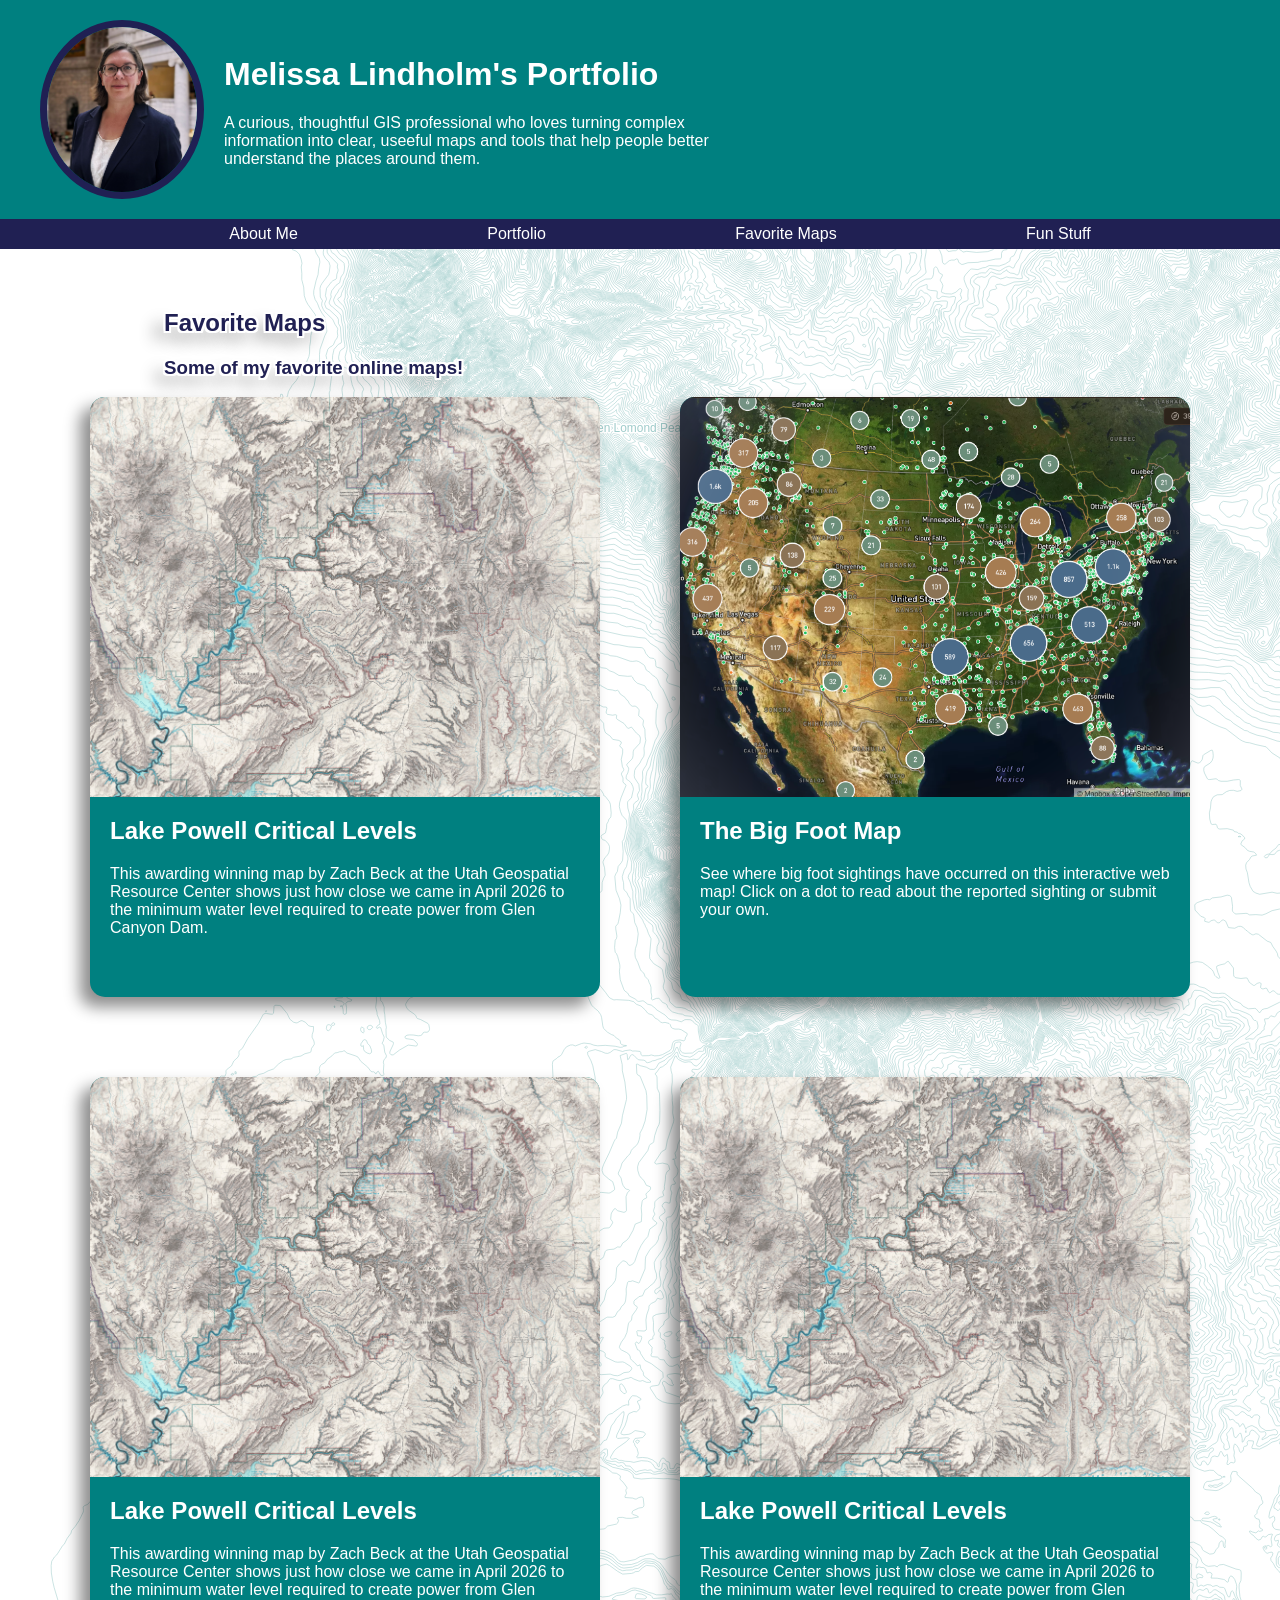
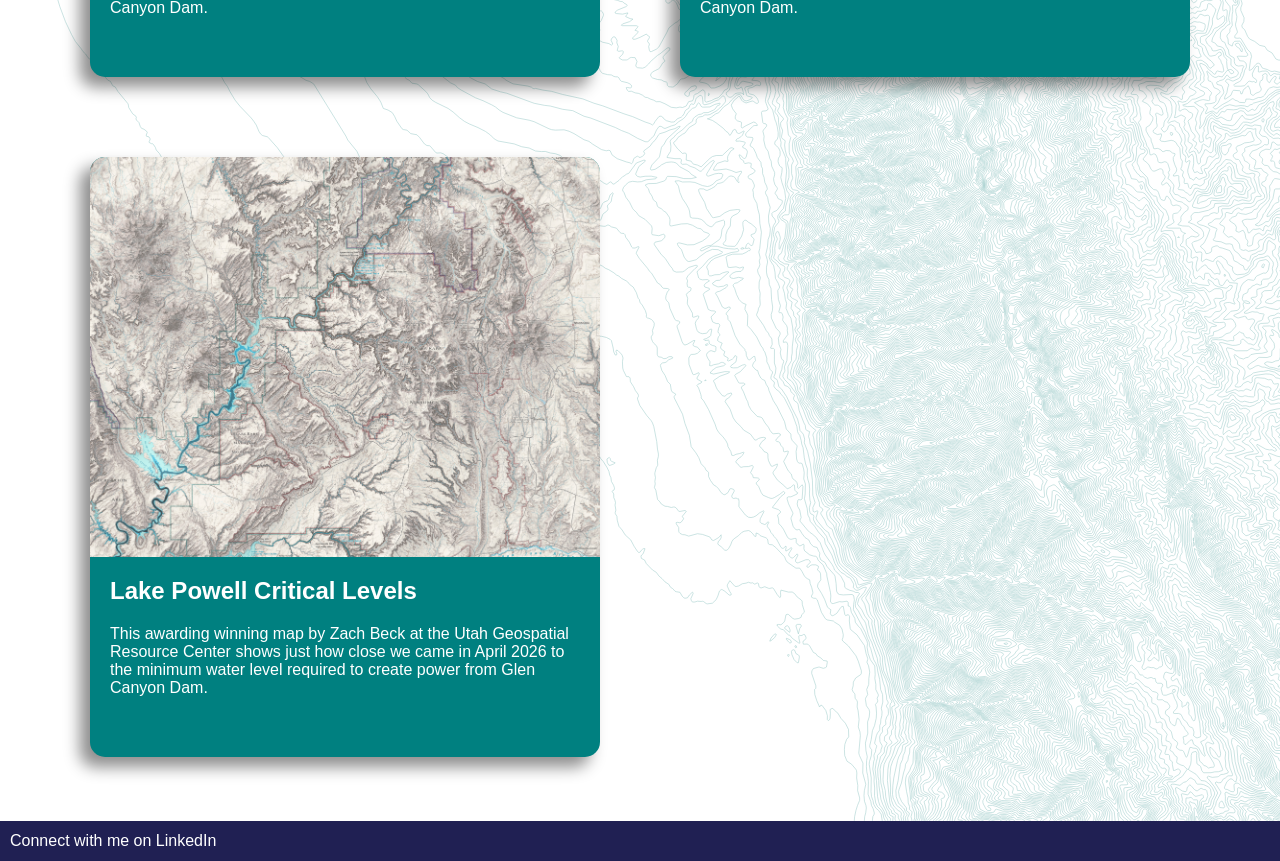
==== favoritemaps.html @ 53cc56d1 ""Added a halo to my other-page text with a drop shadow outside the halo! Also changed the layout of " ====
<!DOCTYPE html>
<html lang="en">

<head>
    <meta charset="UTF-8">
    <meta name="viewport" content="width=device-width, initial-scale=1.0">
    <title>Melissa Lindholm</title>
    <link rel="stylesheet" href="styles.css">
</head>

<body>

    <header>
        <div class="top-info">
            <img src="Melissa_4.jpg" alt="Melissa Lindholm" width="150" class="my-photo">
            <div class="intro">
                <h1>Melissa Lindholm's Portfolio</h1>
                <p>A curious, thoughtful GIS professional who loves turning complex information into clear, useeful maps
                    and
                    tools that help people better understand the places around them.</p>
            </div>
        </div>
        <div>
            <nav>
                <ul>
                    <li><a href=index.html>About Me</a></li>
                    <li><a href=portfolio.html>Portfolio</a></li>
                    <li><a href=favoritemaps.html>Favorite Maps</a></li>
                    <li><a href=funstuff.html>Fun Stuff</a></li>
                </ul>
            </nav>
        </div>
    </header>

    <main>
        <section class="other-page">
            <h1>Favorite Maps</h1>
            <h3>
                Some of my favorite online maps!
            </h3>
        </section>
        <div class="map-collection">
            <div class="map-card">
                <a href="https://mapgallery.esri.com/submission-detail/42030">
                    <img src="LakePowell_v1a.jpg"
                        alt="Lake Powell water levels in 1983 and 2026 compared to the minimum levels required to for Glen Canyon Dam to produce power and for water to even pass through the dam."
                        width="500" class="map-photo">
                </a>
                <div class="map-text">
                    <h2>Lake Powell Critical Levels</h2>
                    <p>This awarding winning map by Zach Beck at the Utah Geospatial Resource Center shows just how
                        close we
                        came in April 2026 to the minimum water level required to create power from Glen Canyon Dam.</p>
                </div>
            </div>
            <div class="map-card">
                <a href="https://www.bigfootmap.com/">
                    <img src="TheBigFootMap.png" alt="Screenshot of The Big Foot Map" width="500" class="map-photo">
                </a>
                <div class="map-text">
                    <h2>The Big Foot Map</h2>
                    <p>See where big foot sightings have occurred on this interactive web map! Click on a dot to read
                        about the reported sighting or submit your own.</p>
                </div>
            </div>
            <div class="map-card">
                <a href="https://mapgallery.esri.com/submission-detail/42030">
                    <img src="LakePowell_v1a.jpg"
                        alt="Lake Powell water levels in 1983 and 2026 compared to the minimum levels required to for Glen Canyon Dam to produce power and for water to even pass through the dam."
                        width="500" class="map-photo">
                </a>
                <div class="map-text">
                    <h2>Lake Powell Critical Levels</h2>
                    <p>This awarding winning map by Zach Beck at the Utah Geospatial Resource Center shows just how
                        close we
                        came in April 2026 to the minimum water level required to create power from Glen Canyon Dam.
                    </p>
                </div>
            </div>
            <div class="map-card">
                <a href="https://mapgallery.esri.com/submission-detail/42030">
                    <img src="LakePowell_v1a.jpg"
                        alt="Lake Powell water levels in 1983 and 2026 compared to the minimum levels required to for Glen Canyon Dam to produce power and for water to even pass through the dam."
                        width="500" class="map-photo">
                </a>
                <div class="map-text">
                    <h2>Lake Powell Critical Levels</h2>
                    <p>This awarding winning map by Zach Beck at the Utah Geospatial Resource Center shows just
                        how
                        close we
                        came in April 2026 to the minimum water level required to create power from Glen Canyon
                        Dam.</p>
                </div>
            </div>
            <div class="map-card">
                <a href="https://mapgallery.esri.com/submission-detail/42030">
                    <img src="LakePowell_v1a.jpg"
                        alt="Lake Powell water levels in 1983 and 2026 compared to the minimum levels required to for Glen Canyon Dam to produce power and for water to even pass through the dam."
                        width="500" class="map-photo">
                </a>
                <div class="map-text">
                    <h2>Lake Powell Critical Levels</h2>
                    <p>This awarding winning map by Zach Beck at the Utah Geospatial Resource Center shows
                        just how
                        close we
                        came in April 2026 to the minimum water level required to create power from Glen
                        Canyon Dam.</p>
                </div>
            </div>

            <br>
            <br>
            <br>
            <!-- Don't show this, I am just making a note to myself. -->

    </main>
    <footer class="centered">
        <!-- <img src="LI-In-Bug.png" alt="LinkedIn logo" width="30"> -->
        <a href="https://www.linkedin.com/in/melissa-lindholm/" class="linkedin-hyperlink">
            Connect with me on LinkedIn </a>
    </footer>

    <!-- <script src="index.js"></script> -->
</body>

</html>
---- styles.css ----
body {
    margin: 0%;
    /* background-image: url(ben-lomond-farmington-real-contours_90.svg);
    background-size: auto; */
    /* background-image: url(mount-ogden-lavender-light-orange-tall.png); */
    /* background-image: url(ogden-ben-lomond-inverted-tall.svg); */
    background-color: hsl(#e2eff1);
    font-family: 'Trebuchet MS', 'Lucida Sans Unicode', 'Lucida Grande', 'Lucida Sans', Arial, sans-serif;
}

header {
    padding: 0%;
    flex-direction: column;
    background-color: teal;
}

.top-info {
    /* background-color: #1b998b; */
    /* background-image: url(mount-ogden-13-1551-3066-lavender-light-orange-smooth-contours.png); */
    /* background-image: url(teal-topo-mt-ogden.png); */
    /* background-image: url(ben-lomond-farmington-real-contours-60-percent-transparent.svg);
    background-size: auto; */
    color: white;
    display: flex;
    justify-content: left;
    align-items: center;
    margin: 0%;
    padding: 0px 0px 0px 20px;
}

nav {
    background-color: rgb(32, 32, 83);
    justify-content: center;
    align-items: center;
    display: flex;
    padding: 0px;
    height: 30px;
}

nav ul {
    display: flex;
    color: white;
    justify-content: space-evenly;
    width: 100%;
    list-style: none;
    margin: 0;
}

nav a {
    color: white;
    text-decoration: none;
}

nav a:hover {
    text-decoration: underline;
}

main {
    /* background-image: url(ben-lomond-farmington-real-contours-60-percent-transparent.svg);
    background-size: auto; */
    position: relative;
    isolation: isolate;
    justify-content: left;
    align-items: left;
    margin: 0%;
    padding: 30px 5% 5%;
}

main::before {
    content: "";
    position: absolute;
    inset: 0;
    z-index: -1;
    background-image: url(ben-lomond-farmington-real-contours.svg);
    background-size: cover;
    opacity: 0.45;
}

main>section:first-child {
    margin-top: 30px;
}

footer {
    background-color: rgb(32, 32, 83);
    color: white;
    text-decoration: none;
    padding: 10px;
    height: 20px;
    display: flex;
    align-items: center;
}

.linkedin-hyperlink {
    color: white;
    text-decoration: none;

}

.linkedin-hyperlink:hover {
    text-decoration: underline;
}

.centered {
    text-align: center;
}

.intro {
    max-width: 500px;
    text-align: left;
}

.my-photo {
    border-radius: 50%;
    margin: 20px;
    border-color: rgb(32, 32, 83);
    border-width: 7px;
    border-style: solid;
}

section {
    background-color: white;
    padding: 25px;
    border-radius: 10px;
    border-width: 5px;
    border-color: rgb(32, 32, 83);
    border-style: solid;
    /* box-shadow: -8px 8px 10px rgba(0, 0, 0, 0.3); */
    box-shadow: -10px 10px 16px rgba(0, 0, 0, 0.45);
    margin: 30px 30px 30px 30px;
    color: teal;
}

.other-page {
    margin: 0px 30px 10px 100px;
    padding: 0;
    color: rgb(32, 32, 83);
    border-width: 0px;
    box-shadow: none;
    background-color: transparent;
    text-shadow:
        -2px -2px 0 white,
        0 -2px 0 white,
        2px -2px 0 white,
        -2px 0 0 white,
        2px 0 0 white,
        -2px 2px 0 white,
        0 2px 0 white,
        2px 2px 0 white,
        /* -8px 8px 10px rgba(0, 0, 0, 0.3); */
        -10px 10px 16px rgba(0, 0, 0, 0.45);
}

.map-collection {
    display: grid;
    grid-template-columns: repeat(2, minmax(0, 1fr));
    gap: 80px;
    max-width: 1100px;
    margin: 0 auto;

    .map-card {
        height: 600px;
        border-radius: 15px;
        /* box-shadow: -8px 8px 10px rgba(0, 0, 0, 0.3); */
        box-shadow: -10px 10px 16px rgba(0, 0, 0, 0.45);
        overflow: hidden;
        background-color: teal;
        width: auto;
        min-width: 0;
        margin: 0;
        padding: 0px;
    }

    .map-text {
        padding: 0px 20px 5px 20px;
        height: 180px;
        color: white;
    }

    .map-photo {
        display: block;
        object-fit: cover;
        height: 400px;
        width: 100%;
        margin: 0px;
    }
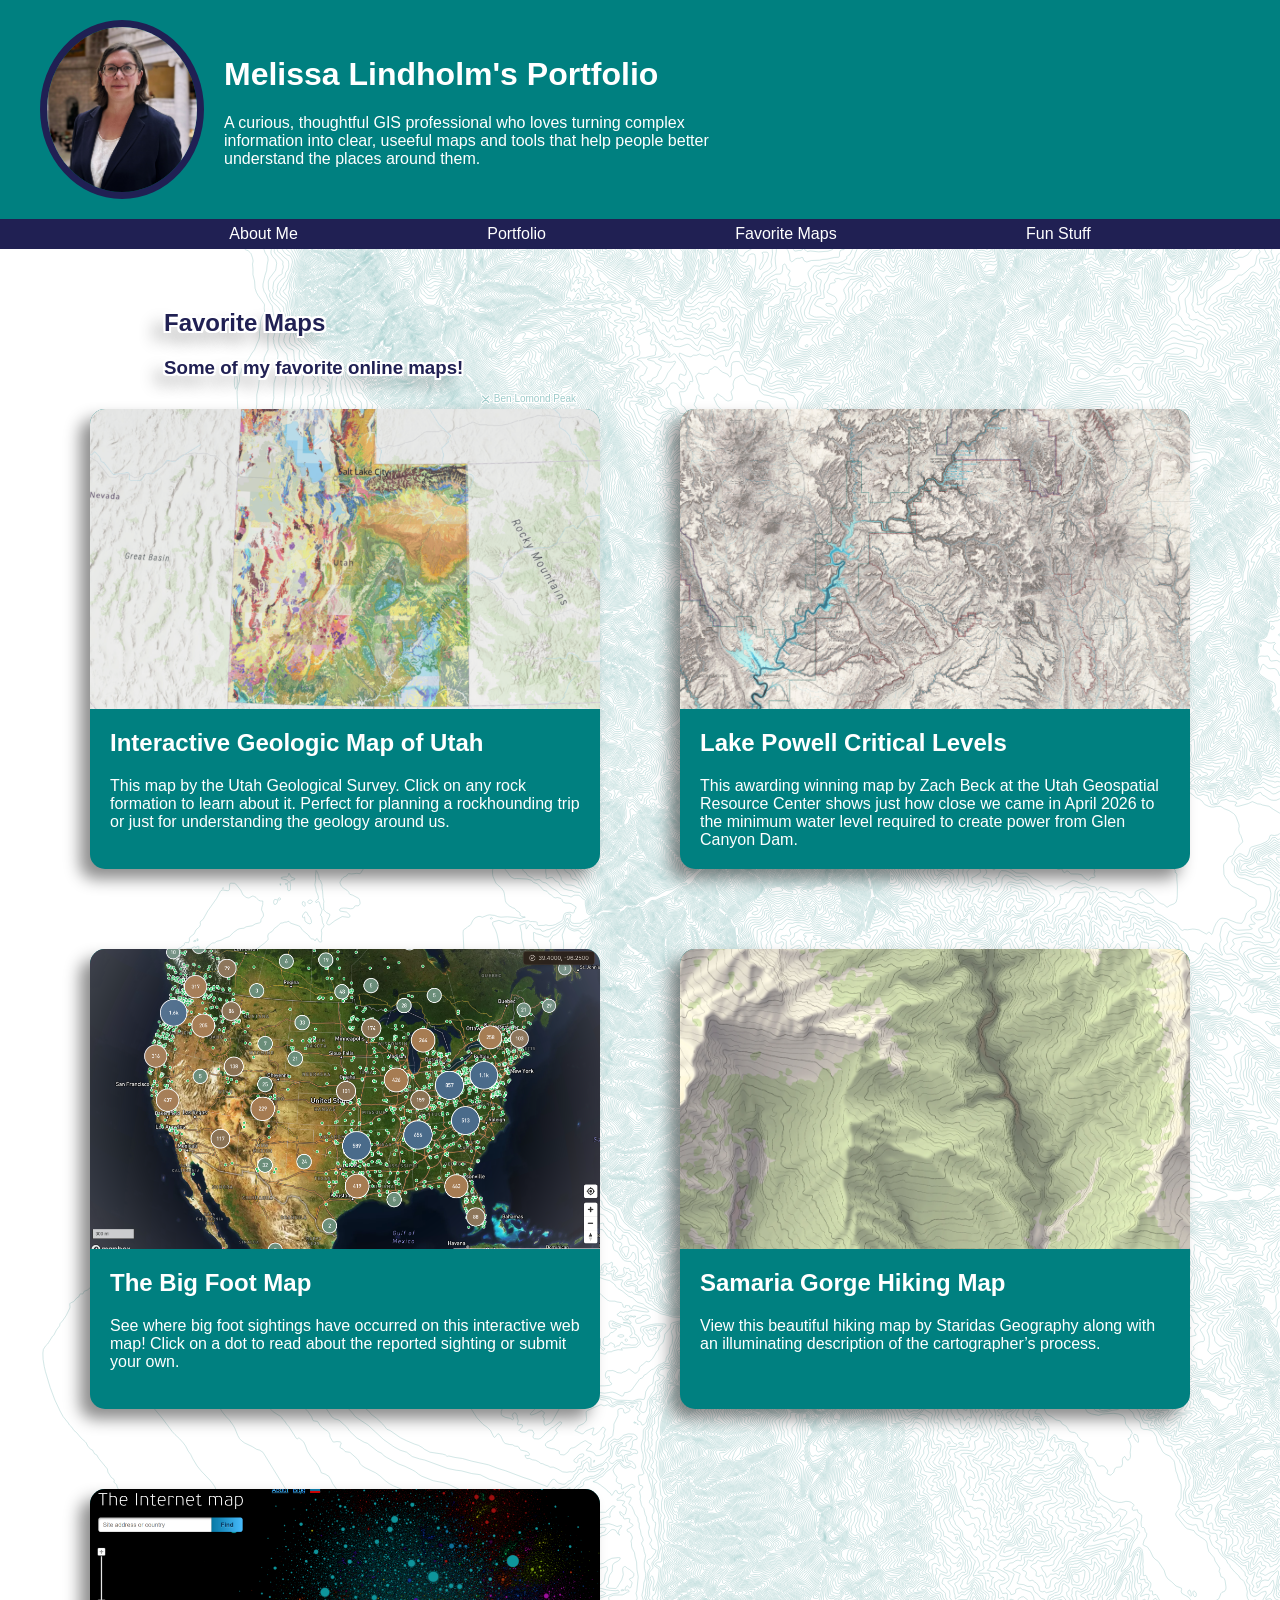
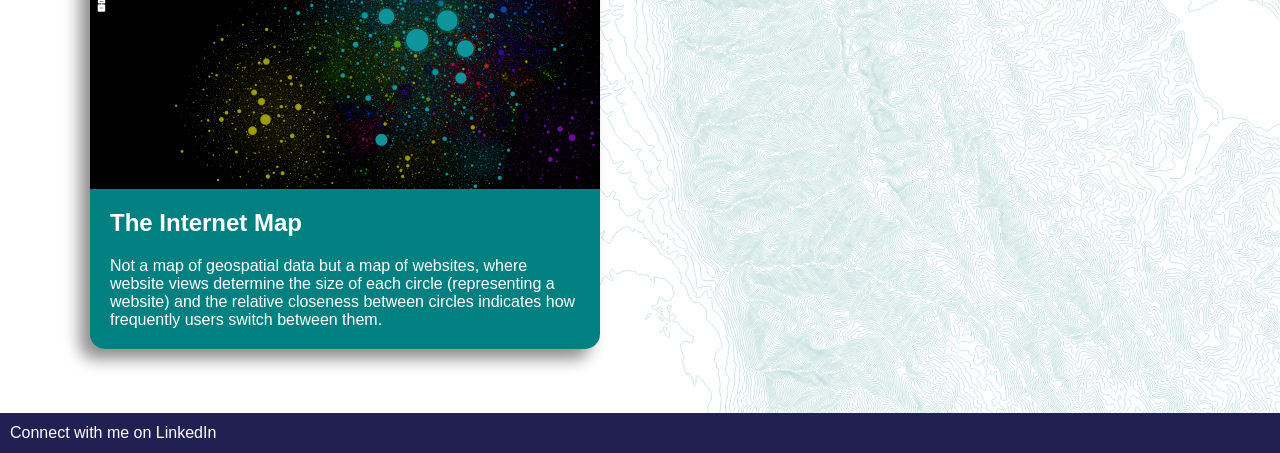
==== commit eeab17c5: "lots of changes, including finishing adding map cards to the favorite maps page." ====
--- a/favoritemaps.html
+++ b/favoritemaps.html
@@ -41,7 +41,19 @@
         </section>
         <div class="map-collection">
             <div class="map-card">
-                <a href="https://mapgallery.esri.com/submission-detail/42030">
+                <a href="https://geomap.geology.utah.gov/?view=scene&scale=4502530&zoom=7.04&lat=39.30936&lng=-111.3&layers=500k%2C100k&tilt=0&heading=360&elev=1415636&exag=2.5&base=topo"
+                    target="_blank" rel="noopener">
+                    <img src="GeologicMapofUtah.png" alt="Geologic map of Utah" width="500" class="map-photo">
+                </a>
+                <div class="map-text">
+                    <h2>Interactive Geologic Map of Utah</h2>
+                    <p>This map by the Utah Geological Survey. Click on any rock formation to learn about it. Perfect
+                        for planning a rockhounding trip or just for understanding the geology around us.
+                    </p>
+                </div>
+            </div>
+            <div class="map-card">
+                <a href="https://mapgallery.esri.com/submission-detail/42030" target="_blank" rel="noopener">
                     <img src="LakePowell_v1a.jpg"
                         alt="Lake Powell water levels in 1983 and 2026 compared to the minimum levels required to for Glen Canyon Dam to produce power and for water to even pass through the dam."
                         width="500" class="map-photo">
@@ -54,7 +66,7 @@
                 </div>
             </div>
             <div class="map-card">
-                <a href="https://www.bigfootmap.com/">
+                <a href="https://www.bigfootmap.com/" target="_blank" rel="noopener">
                     <img src="TheBigFootMap.png" alt="Screenshot of The Big Foot Map" width="500" class="map-photo">
                 </a>
                 <div class="map-text">
@@ -63,48 +75,30 @@
                         about the reported sighting or submit your own.</p>
                 </div>
             </div>
+
             <div class="map-card">
-                <a href="https://mapgallery.esri.com/submission-detail/42030">
-                    <img src="LakePowell_v1a.jpg"
-                        alt="Lake Powell water levels in 1983 and 2026 compared to the minimum levels required to for Glen Canyon Dam to produce power and for water to even pass through the dam."
-                        width="500" class="map-photo">
+                <a href="https://www.staridasgeography.gr/portfolio/samaria-gorge-hiking-map/" target="_blank"
+                    rel="noopener">
+                    <img src="samaria-gorge-hiking-map.png" alt="Hiking map for Samaria Gorge, Crete" width="500"
+                        class="map-photo">
                 </a>
                 <div class="map-text">
-                    <h2>Lake Powell Critical Levels</h2>
-                    <p>This awarding winning map by Zach Beck at the Utah Geospatial Resource Center shows just how
-                        close we
-                        came in April 2026 to the minimum water level required to create power from Glen Canyon Dam.
+                    <h2>Samaria Gorge Hiking Map</h2>
+                    <p>View this beautiful hiking map by Staridas Geography along with an illuminating description of
+                        the cartographer’s process.
                     </p>
                 </div>
             </div>
             <div class="map-card">
-                <a href="https://mapgallery.esri.com/submission-detail/42030">
-                    <img src="LakePowell_v1a.jpg"
-                        alt="Lake Powell water levels in 1983 and 2026 compared to the minimum levels required to for Glen Canyon Dam to produce power and for water to even pass through the dam."
-                        width="500" class="map-photo">
+                <a href="https://internet-map.net/" target="_blank" rel="noopener">
+                    <img src="TheInternetMap.png" alt="Conceptual map of the internet." width="500" class="map-photo">
                 </a>
                 <div class="map-text">
-                    <h2>Lake Powell Critical Levels</h2>
-                    <p>This awarding winning map by Zach Beck at the Utah Geospatial Resource Center shows just
-                        how
-                        close we
-                        came in April 2026 to the minimum water level required to create power from Glen Canyon
-                        Dam.</p>
-                </div>
-            </div>
-            <div class="map-card">
-                <a href="https://mapgallery.esri.com/submission-detail/42030">
-                    <img src="LakePowell_v1a.jpg"
-                        alt="Lake Powell water levels in 1983 and 2026 compared to the minimum levels required to for Glen Canyon Dam to produce power and for water to even pass through the dam."
-                        width="500" class="map-photo">
-                </a>
-                <div class="map-text">
-                    <h2>Lake Powell Critical Levels</h2>
-                    <p>This awarding winning map by Zach Beck at the Utah Geospatial Resource Center shows
-                        just how
-                        close we
-                        came in April 2026 to the minimum water level required to create power from Glen
-                        Canyon Dam.</p>
+                    <h2>The Internet Map</h2>
+                    <p>Not a map of geospatial data but a map of websites, where website views determine the size of
+                        each circle (representing a website) and the relative closeness between circles indicates how
+                        frequently users switch between them.
+                    </p>
                 </div>
             </div>
 
--- a/styles.css
+++ b/styles.css
@@ -131,7 +131,7 @@
 }
 
 .other-page {
-    margin: 0px 30px 10px 100px;
+    margin: 0px 30px 30px 100px;
     padding: 0;
     color: rgb(32, 32, 83);
     border-width: 0px;
@@ -158,7 +158,7 @@
     margin: 0 auto;
 
     .map-card {
-        height: 600px;
+        height: 460px;
         border-radius: 15px;
         /* box-shadow: -8px 8px 10px rgba(0, 0, 0, 0.3); */
         box-shadow: -10px 10px 16px rgba(0, 0, 0, 0.45);
@@ -172,14 +172,14 @@
 
     .map-text {
         padding: 0px 20px 5px 20px;
-        height: 180px;
+        height: 160px;
         color: white;
     }
 
     .map-photo {
         display: block;
         object-fit: cover;
-        height: 400px;
+        height: 300px;
         width: 100%;
         margin: 0px;
     }
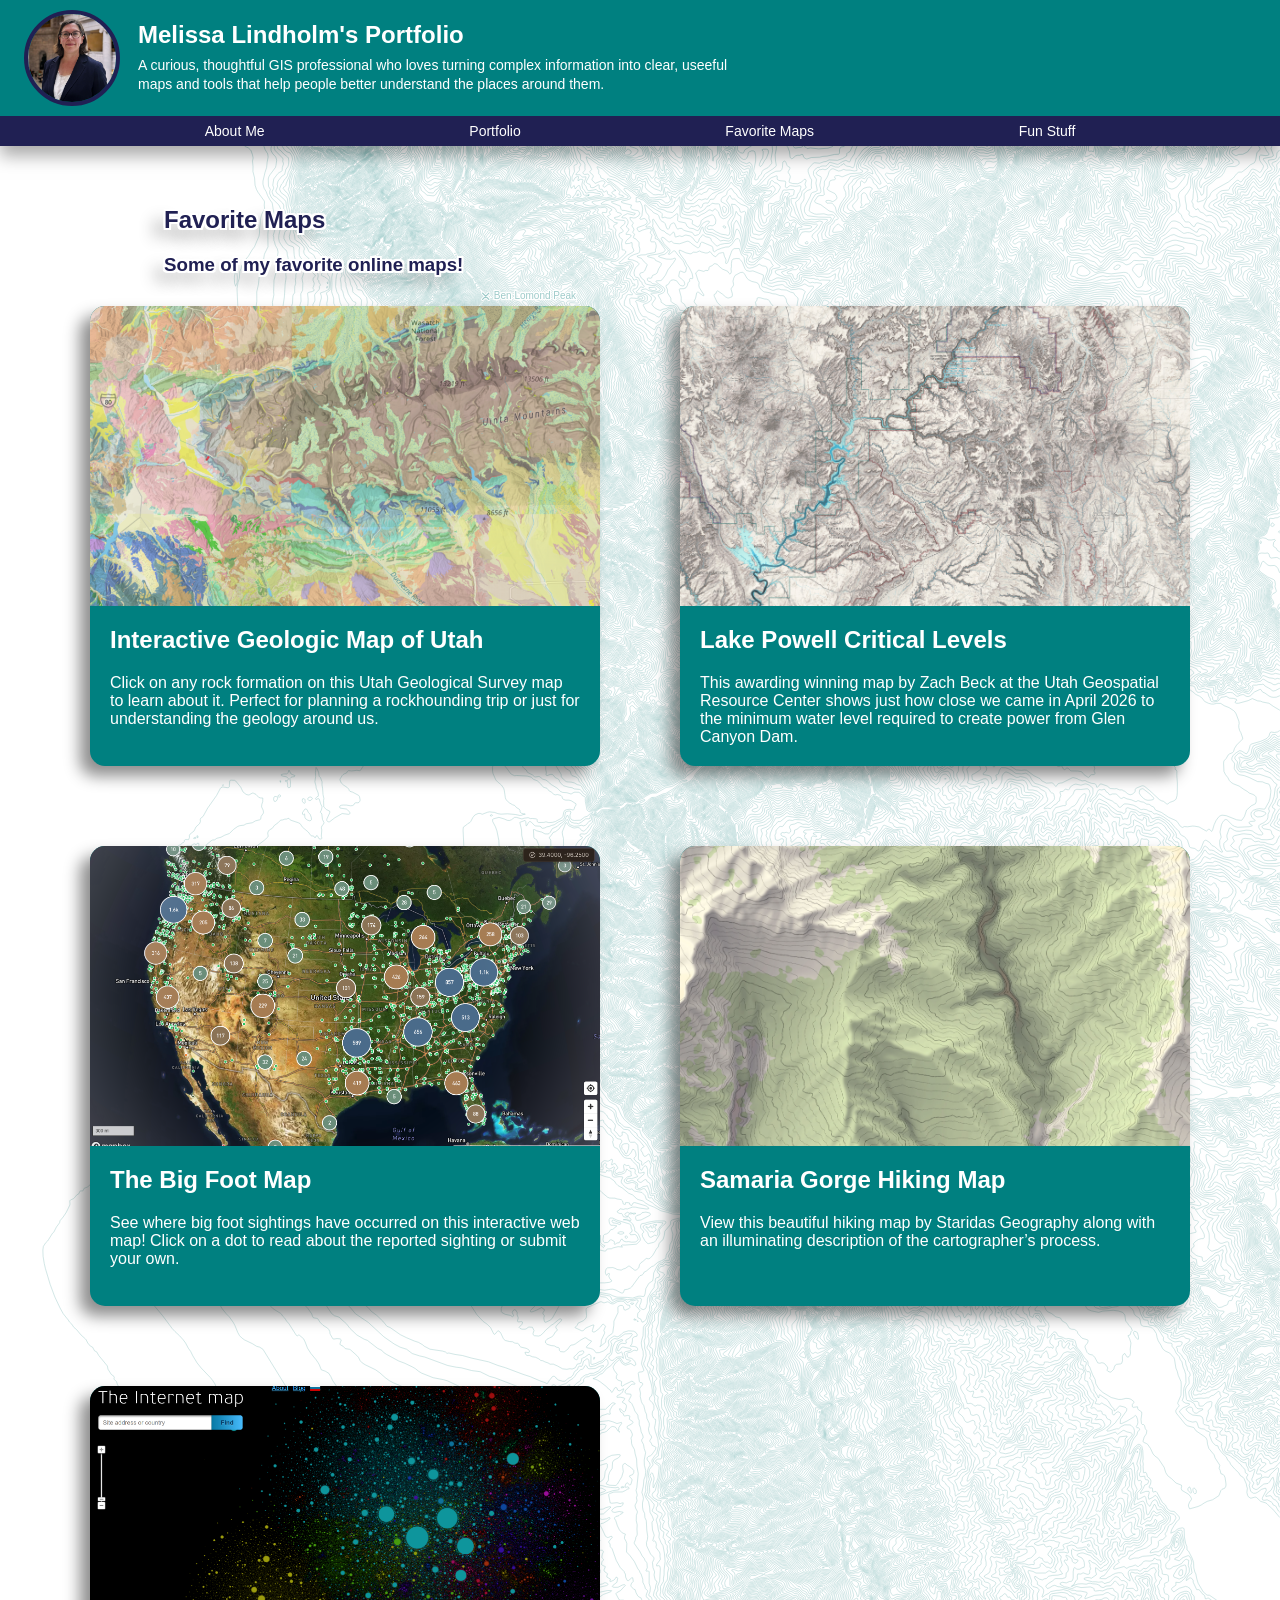
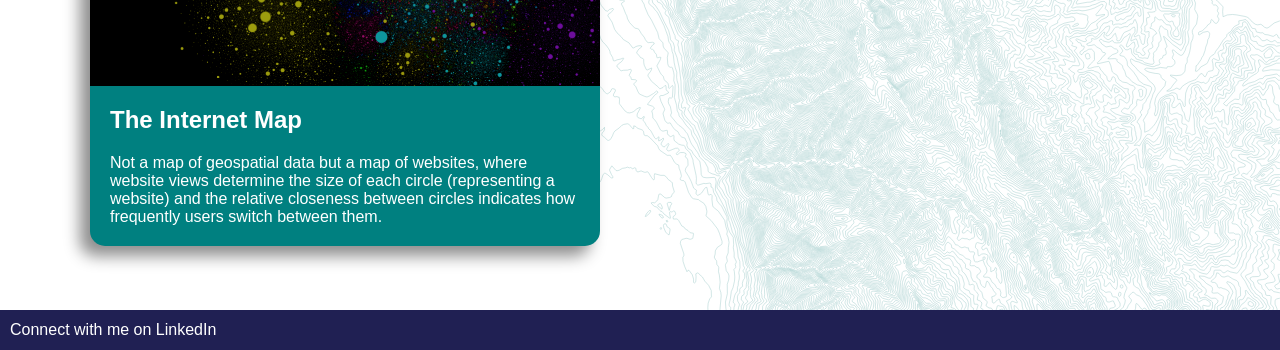
==== commit a59d38ae: "Edited my About me page to look and read better, and included a description of my current job and a " ====
--- a/favoritemaps.html
+++ b/favoritemaps.html
@@ -43,11 +43,11 @@
             <div class="map-card">
                 <a href="https://geomap.geology.utah.gov/?view=scene&scale=4502530&zoom=7.04&lat=39.30936&lng=-111.3&layers=500k%2C100k&tilt=0&heading=360&elev=1415636&exag=2.5&base=topo"
                     target="_blank" rel="noopener">
-                    <img src="GeologicMapofUtah.png" alt="Geologic map of Utah" width="500" class="map-photo">
+                    <img src="geologic-map-utah.png" alt="Geologic map of Utah" width="500" class="map-photo">
                 </a>
                 <div class="map-text">
                     <h2>Interactive Geologic Map of Utah</h2>
-                    <p>This map by the Utah Geological Survey. Click on any rock formation to learn about it. Perfect
+                    <p>Click on any rock formation on this Utah Geological Survey map to learn about it. Perfect
                         for planning a rockhounding trip or just for understanding the geology around us.
                     </p>
                 </div>
--- a/styles.css
+++ b/styles.css
@@ -12,6 +12,7 @@
     padding: 0%;
     flex-direction: column;
     background-color: teal;
+    box-shadow: 0px 10px 16px rgba(0, 0, 0, 0.6);
 }
 
 .top-info {
@@ -25,7 +26,8 @@
     justify-content: left;
     align-items: center;
     margin: 0%;
-    padding: 0px 0px 0px 20px;
+    padding: 10px 24px;
+    gap: 18px;
 }
 
 nav {
@@ -39,16 +41,20 @@
 
 nav ul {
     display: flex;
+    flex-wrap: wrap;
+    align-items: center;
     color: white;
     justify-content: space-evenly;
     width: 100%;
     list-style: none;
     margin: 0;
+    padding: 0;
 }
 
 nav a {
     color: white;
     text-decoration: none;
+    font-size: 14px;
 }
 
 nav a:hover {
@@ -105,17 +111,66 @@
 }
 
 .intro {
-    max-width: 500px;
+    max-width: 620px;
+    min-width: 0;
     text-align: left;
 }
 
+.intro h1 {
+    margin: 0 0 6px;
+    font-size: 24px;
+    line-height: 1.2;
+}
+
+.intro p {
+    margin: 0;
+    font-size: 14px;
+    line-height: 1.4;
+}
+
 .my-photo {
+    box-sizing: border-box;
+    width: 96px;
+    height: 96px;
+    object-fit: cover;
+    flex-shrink: 0;
     border-radius: 50%;
-    margin: 20px;
+    margin: 0;
     border-color: rgb(32, 32, 83);
-    border-width: 7px;
+    border-width: 4px;
     border-style: solid;
 }
+
+/* @media (max-width: 600px) {
+    .top-info {
+        padding: 12px;
+        gap: 12px;
+    }
+
+    .my-photo {
+        width: 72px;
+        height: 72px;
+        border-width: 3px;
+    }
+
+    .intro h1 {
+        font-size: 20px;
+    }
+
+    .intro p {
+        font-size: 13px;
+    }
+
+    nav {
+        height: auto;
+        min-height: 30px;
+    }
+
+    nav ul {
+        gap: 6px 12px;
+        padding: 6px 12px;
+    }
+} */
 
 section {
     background-color: white;
@@ -127,7 +182,7 @@
     /* box-shadow: -8px 8px 10px rgba(0, 0, 0, 0.3); */
     box-shadow: -10px 10px 16px rgba(0, 0, 0, 0.45);
     margin: 30px 30px 30px 30px;
-    color: teal;
+    color: rgb(32, 32, 83);
 }
 
 .other-page {
@@ -150,36 +205,67 @@
         -10px 10px 16px rgba(0, 0, 0, 0.45);
 }
 
+
+
 .map-collection {
     display: grid;
     grid-template-columns: repeat(2, minmax(0, 1fr));
     gap: 80px;
     max-width: 1100px;
     margin: 0 auto;
-
-    .map-card {
-        height: 460px;
-        border-radius: 15px;
-        /* box-shadow: -8px 8px 10px rgba(0, 0, 0, 0.3); */
-        box-shadow: -10px 10px 16px rgba(0, 0, 0, 0.45);
-        overflow: hidden;
-        background-color: teal;
-        width: auto;
-        min-width: 0;
-        margin: 0;
-        padding: 0px;
-    }
-
-    .map-text {
-        padding: 0px 20px 5px 20px;
-        height: 160px;
-        color: white;
-    }
-
-    .map-photo {
-        display: block;
-        object-fit: cover;
-        height: 300px;
-        width: 100%;
-        margin: 0px;
-    }+}
+
+.portfolio-collection {
+    display: flex;
+    justify-content: center;
+    max-width: 1100px;
+    margin: 0 auto 80px;
+}
+
+.map-card {
+    height: 460px;
+    border-radius: 15px;
+    /* box-shadow: -8px 8px 10px rgba(0, 0, 0, 0.3); */
+    box-shadow: -10px 10px 16px rgba(0, 0, 0, 0.45);
+    overflow: hidden;
+    background-color: teal;
+    width: auto;
+    min-width: 0;
+    margin: 0;
+    padding: 0px;
+}
+
+.map-text {
+    padding: 0px 20px 5px 20px;
+    height: 160px;
+    color: white;
+}
+
+.map-photo {
+    display: block;
+    object-fit: cover;
+    height: 300px;
+    width: 100%;
+    margin: 0px;
+}
+
+.portfolio-photo {
+    display: block;
+    object-fit: contain;
+    height: 600px;
+    width: calc(100% - 20px);
+    margin: 0px 10px 0px 10px;
+}
+
+.portfolio-card {
+    height: 800px;
+    border-radius: 15px;
+    /* box-shadow: -8px 8px 10px rgba(0, 0, 0, 0.3); */
+    box-shadow: -10px 10px 16px rgba(0, 0, 0, 0.45);
+    overflow: hidden;
+    background-color: teal;
+    width: auto;
+    min-width: 0;
+    margin: 0;
+    padding: 0px;
+}
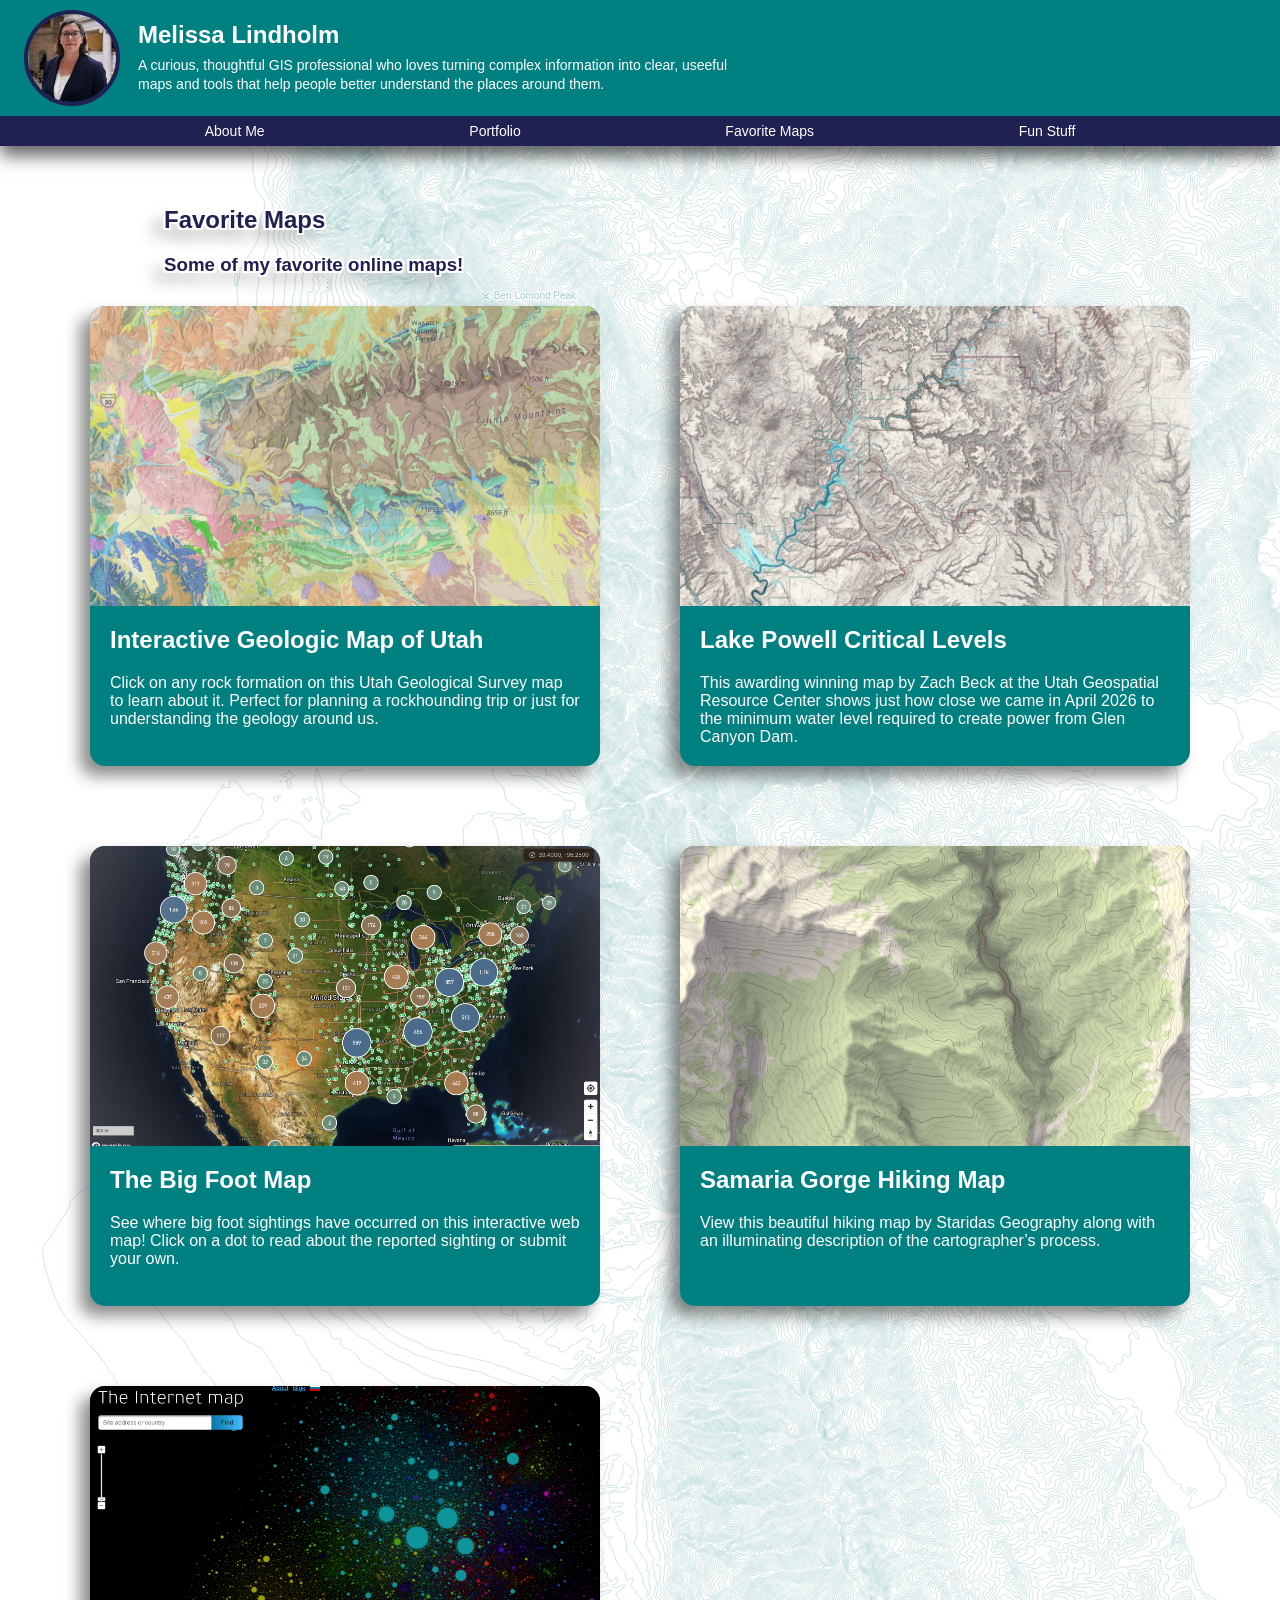
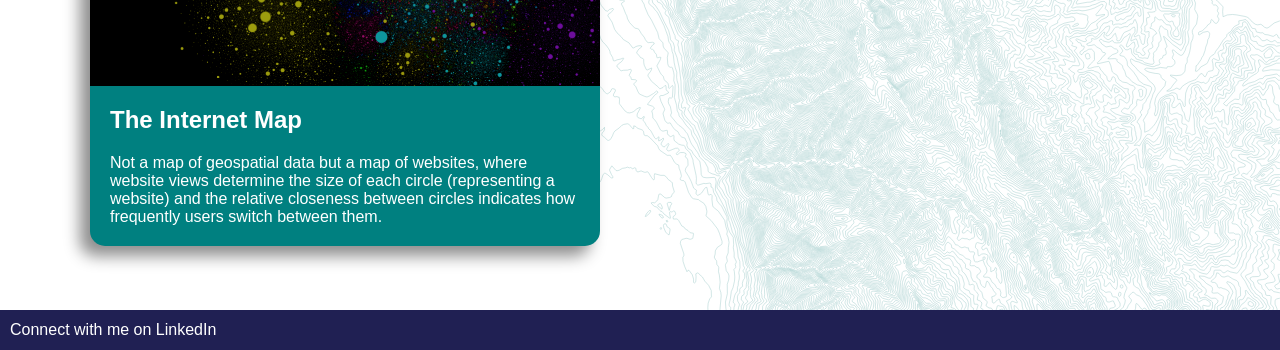
==== commit 11f40c84: "Fixed a header typo on the secondary pages" ====
--- a/favoritemaps.html
+++ b/favoritemaps.html
@@ -14,7 +14,7 @@
         <div class="top-info">
             <img src="Melissa_4.jpg" alt="Melissa Lindholm" width="150" class="my-photo">
             <div class="intro">
-                <h1>Melissa Lindholm's Portfolio</h1>
+                <h1>Melissa Lindholm</h1>
                 <p>A curious, thoughtful GIS professional who loves turning complex information into clear, useeful maps
                     and
                     tools that help people better understand the places around them.</p>
--- a/styles.css
+++ b/styles.css
@@ -4,6 +4,9 @@
     background-size: auto; */
     /* background-image: url(mount-ogden-lavender-light-orange-tall.png); */
     /* background-image: url(ogden-ben-lomond-inverted-tall.svg); */
+    min-height: 100vh;
+    display: flex;
+    flex-direction: column;
     background-color: hsl(#e2eff1);
     font-family: 'Trebuchet MS', 'Lucida Sans Unicode', 'Lucida Grande', 'Lucida Sans', Arial, sans-serif;
 }
@@ -12,6 +15,9 @@
     padding: 0%;
     flex-direction: column;
     background-color: teal;
+    position: sticky;
+    top: 0;
+    z-index: 100;
     box-shadow: 0px 10px 16px rgba(0, 0, 0, 0.6);
 }
 
@@ -70,6 +76,7 @@
     align-items: left;
     margin: 0%;
     padding: 30px 5% 5%;
+    flex: 1;
 }
 
 main::before {
@@ -80,6 +87,7 @@
     background-image: url(ben-lomond-farmington-real-contours.svg);
     background-size: cover;
     opacity: 0.45;
+
 }
 
 main>section:first-child {
@@ -140,37 +148,6 @@
     border-width: 4px;
     border-style: solid;
 }
-
-/* @media (max-width: 600px) {
-    .top-info {
-        padding: 12px;
-        gap: 12px;
-    }
-
-    .my-photo {
-        width: 72px;
-        height: 72px;
-        border-width: 3px;
-    }
-
-    .intro h1 {
-        font-size: 20px;
-    }
-
-    .intro p {
-        font-size: 13px;
-    }
-
-    nav {
-        height: auto;
-        min-height: 30px;
-    }
-
-    nav ul {
-        gap: 6px 12px;
-        padding: 6px 12px;
-    }
-} */
 
 section {
     background-color: white;
@@ -181,7 +158,7 @@
     border-style: solid;
     /* box-shadow: -8px 8px 10px rgba(0, 0, 0, 0.3); */
     box-shadow: -10px 10px 16px rgba(0, 0, 0, 0.45);
-    margin: 30px 30px 30px 30px;
+    margin: 40px 30px 40px 30px;
     color: rgb(32, 32, 83);
 }
 
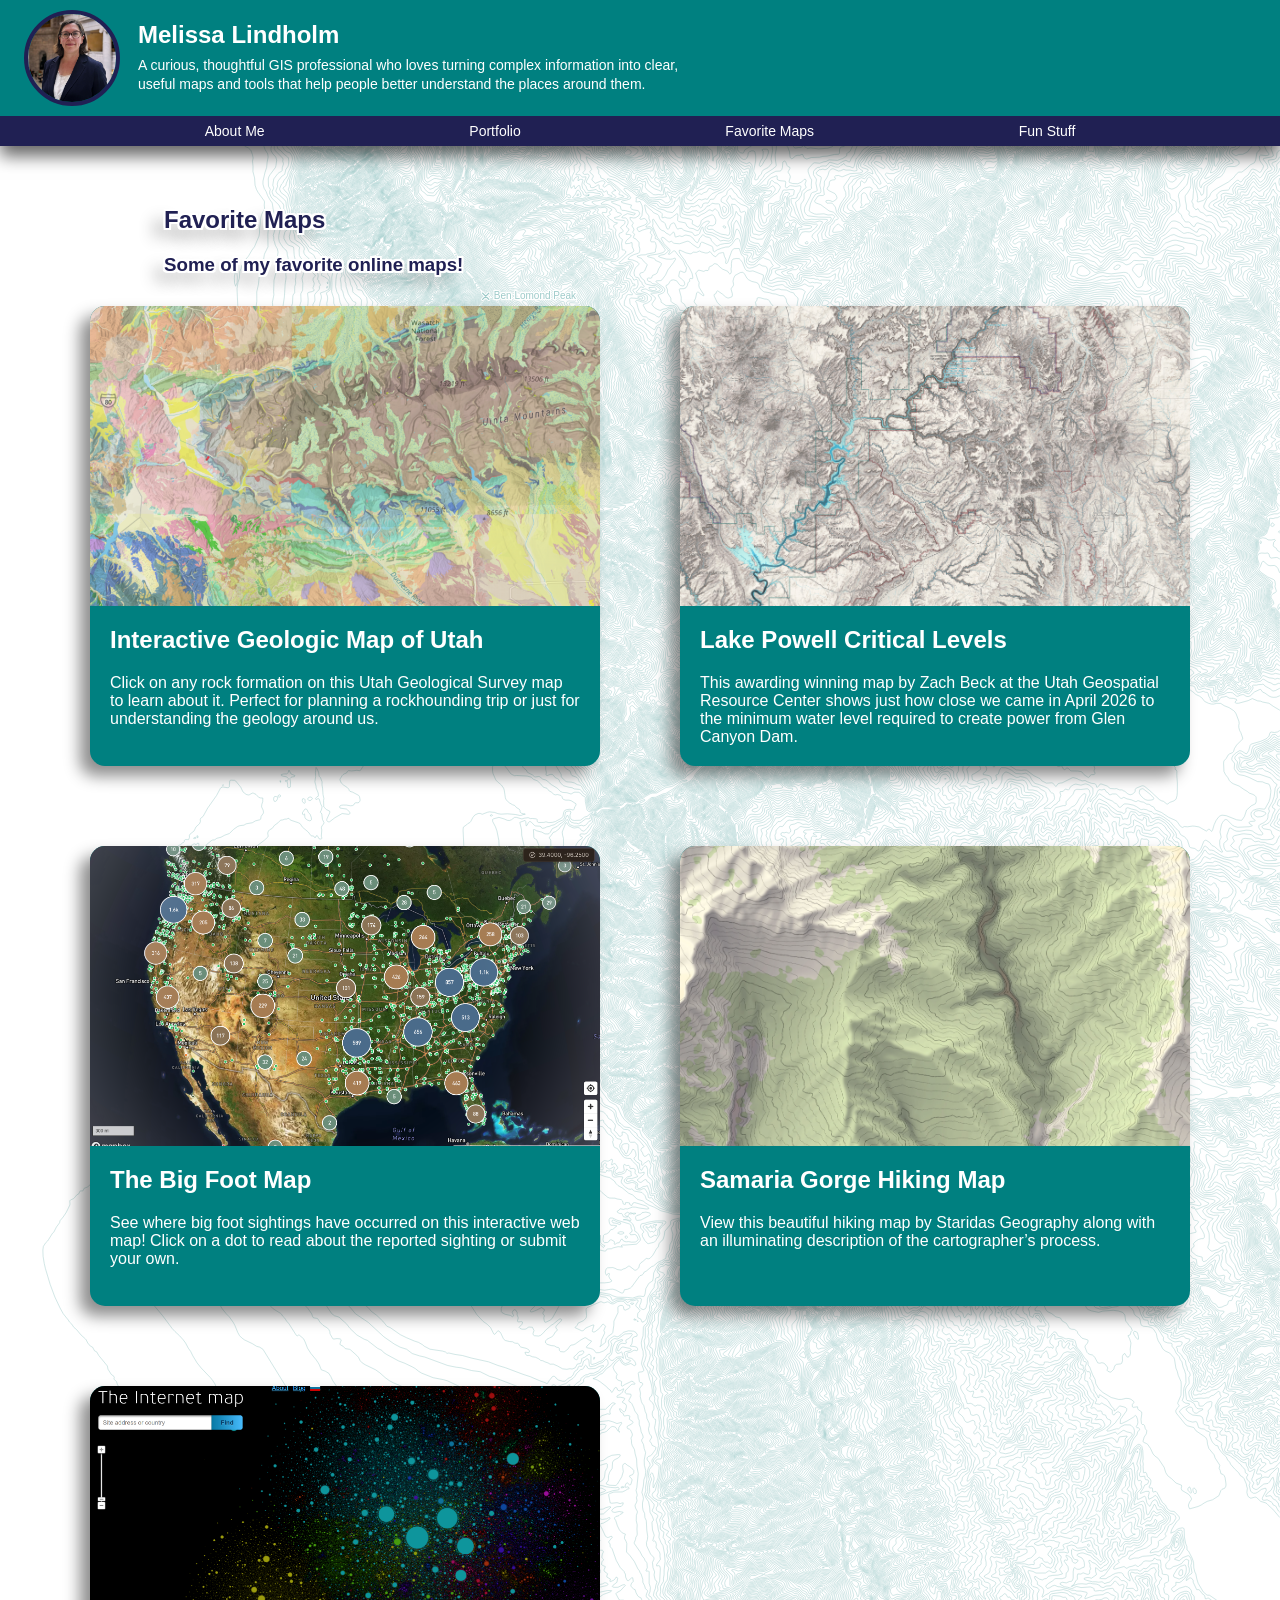
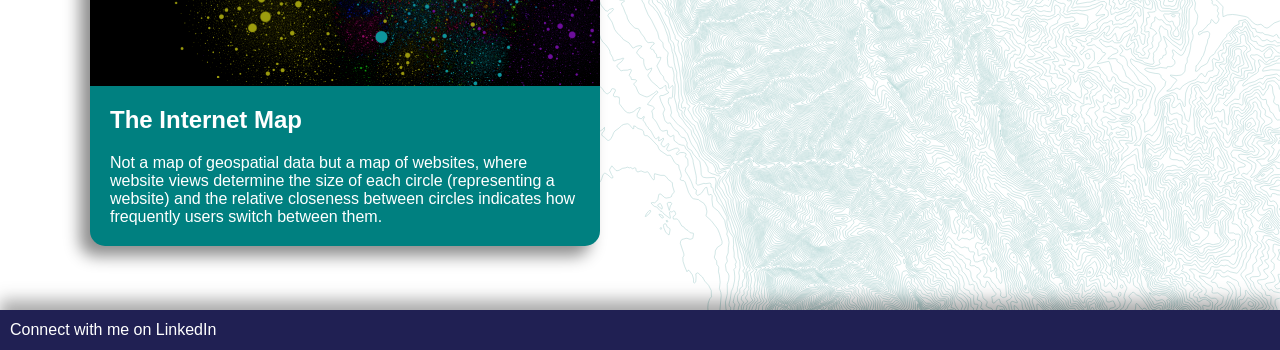
==== commit d2d0094e: "fixed a header typo" ====
--- a/favoritemaps.html
+++ b/favoritemaps.html
@@ -15,7 +15,7 @@
             <img src="Melissa_4.jpg" alt="Melissa Lindholm" width="150" class="my-photo">
             <div class="intro">
                 <h1>Melissa Lindholm</h1>
-                <p>A curious, thoughtful GIS professional who loves turning complex information into clear, useeful maps
+                <p>A curious, thoughtful GIS professional who loves turning complex information into clear, <br>useful maps
                     and
                     tools that help people better understand the places around them.</p>
             </div>
--- a/styles.css
+++ b/styles.css
@@ -102,6 +102,7 @@
     height: 20px;
     display: flex;
     align-items: center;
+    box-shadow: 0px -10px 16px rgba(0, 0, 0, 0.6);
 }
 
 .linkedin-hyperlink {
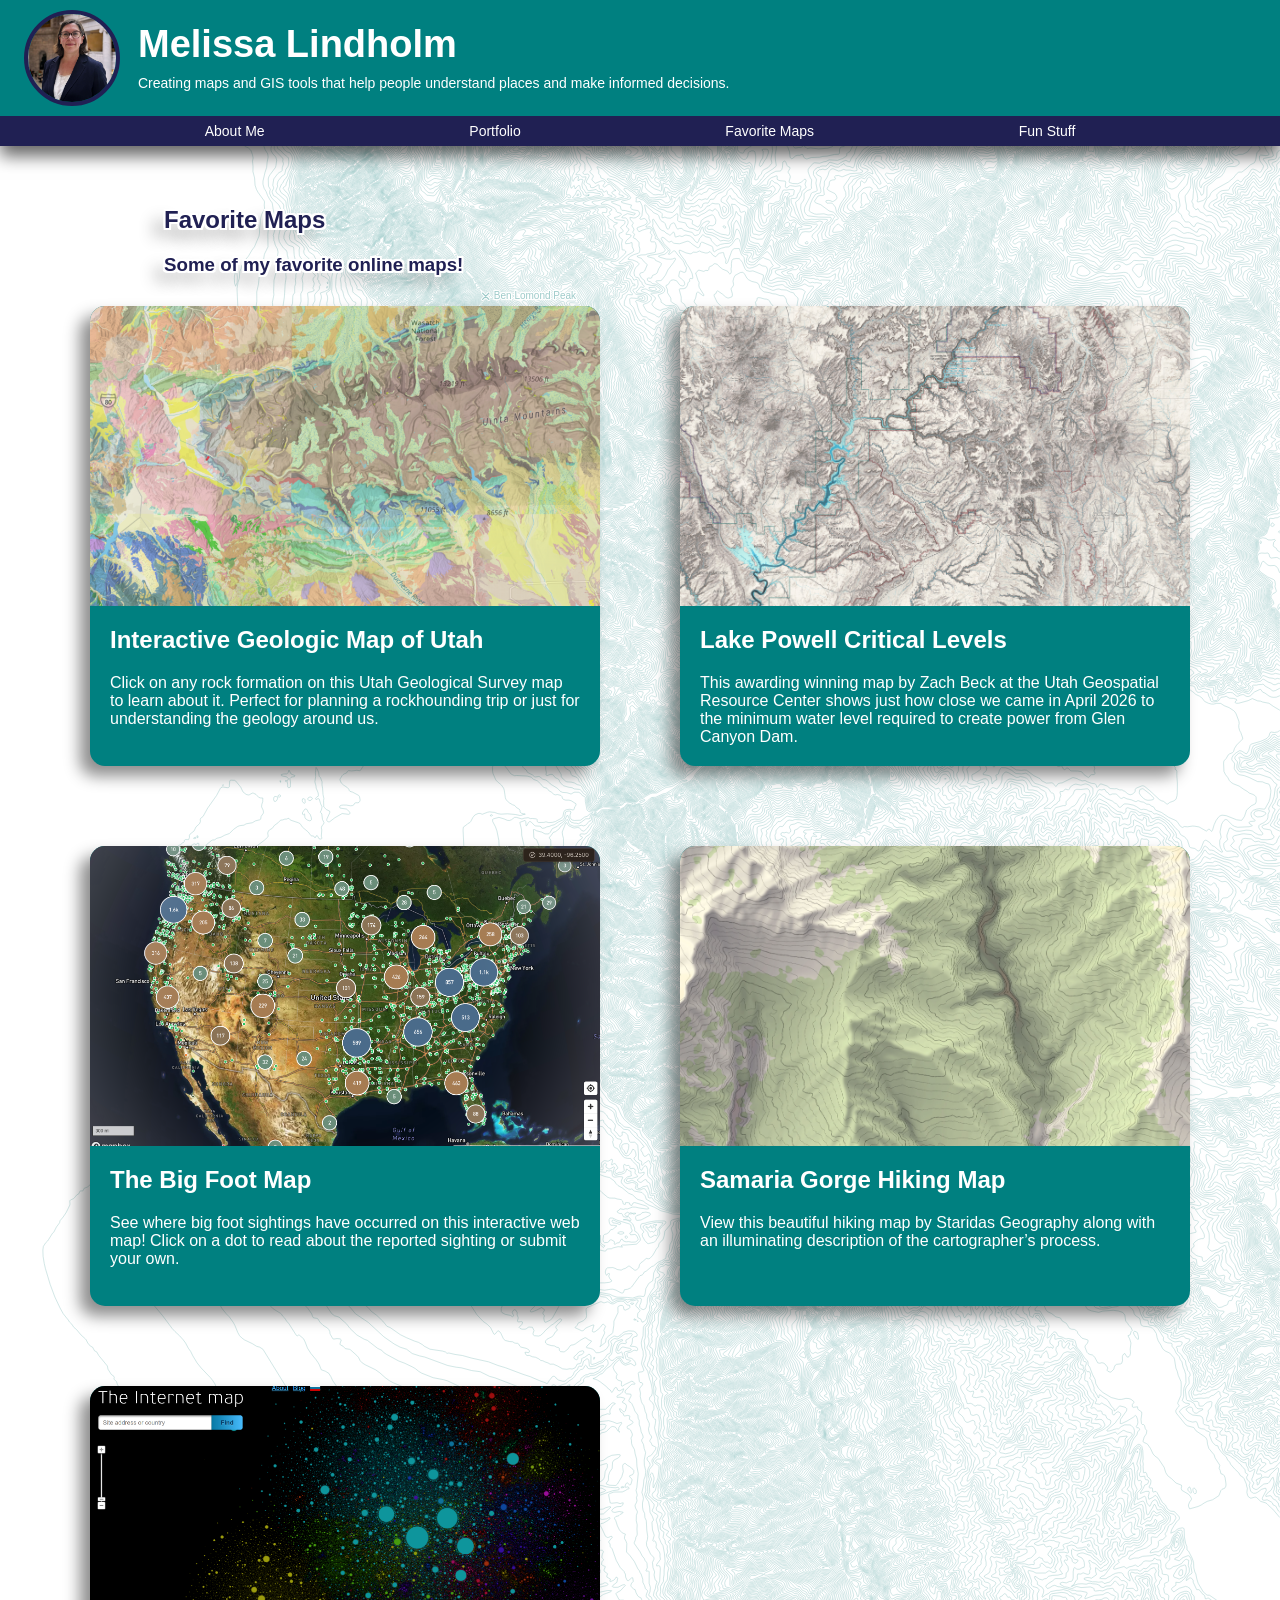
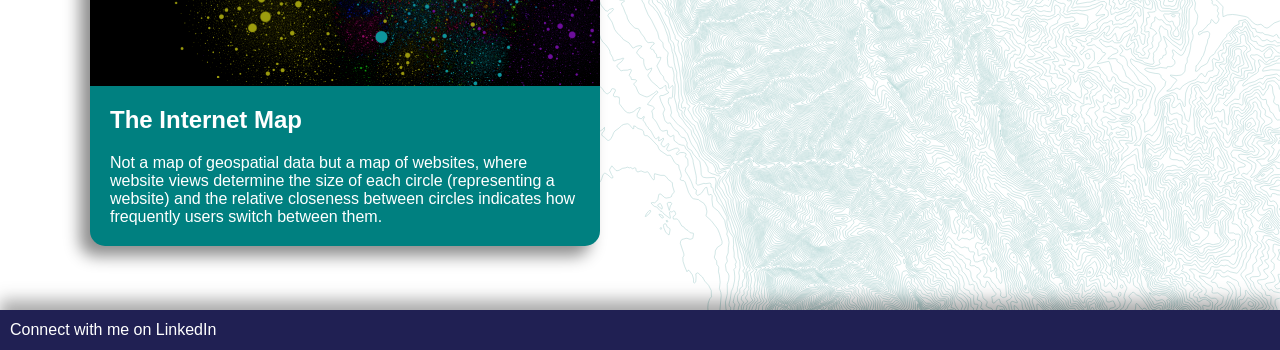
==== commit e9de200c: "Simplified the About Me page to be less wordy and redundant" ====
--- a/favoritemaps.html
+++ b/favoritemaps.html
@@ -6,6 +6,7 @@
     <meta name="viewport" content="width=device-width, initial-scale=1.0">
     <title>Melissa Lindholm</title>
     <link rel="stylesheet" href="styles.css">
+    <base target="_blank">
 </head>
 
 <body>
@@ -15,18 +16,16 @@
             <img src="Melissa_4.jpg" alt="Melissa Lindholm" width="150" class="my-photo">
             <div class="intro">
                 <h1>Melissa Lindholm</h1>
-                <p>A curious, thoughtful GIS professional who loves turning complex information into clear, <br>useful maps
-                    and
-                    tools that help people better understand the places around them.</p>
+                <p>Creating maps and GIS tools that help people understand places and make informed decisions.</p>
             </div>
         </div>
         <div>
             <nav>
                 <ul>
-                    <li><a href=index.html>About Me</a></li>
-                    <li><a href=portfolio.html>Portfolio</a></li>
-                    <li><a href=favoritemaps.html>Favorite Maps</a></li>
-                    <li><a href=funstuff.html>Fun Stuff</a></li>
+                    <li><a href=index.html target="_self">About Me</a></li>
+                    <li><a href=portfolio.html target="_self">Portfolio</a></li>
+                    <li><a href=favoritemaps.html target="_self">Favorite Maps</a></li>
+                    <li><a href=funstuff.html target="_self">Fun Stuff</a></li>
                 </ul>
             </nav>
         </div>
--- a/styles.css
+++ b/styles.css
@@ -85,7 +85,10 @@
     inset: 0;
     z-index: -1;
     background-image: url(ben-lomond-farmington-real-contours.svg);
-    background-size: cover;
+    /* background-size: cover; */
+    background-size: 100% auto;
+    background-repeat: repeat-y;
+    background-position: center top;
     opacity: 0.45;
 
 }
@@ -120,14 +123,14 @@
 }
 
 .intro {
-    max-width: 620px;
-    min-width: 0;
+    /* max-width: 620px;
+    min-width: 0; */
     text-align: left;
 }
 
 .intro h1 {
     margin: 0 0 6px;
-    font-size: 24px;
+    font-size: 38px;
     line-height: 1.2;
 }
 
@@ -196,6 +199,8 @@
 .portfolio-collection {
     display: flex;
     justify-content: center;
+    flex-direction: column;
+    gap: 50px;
     max-width: 1100px;
     margin: 0 auto 80px;
 }
@@ -229,14 +234,16 @@
 
 .portfolio-photo {
     display: block;
-    object-fit: contain;
-    height: 600px;
-    width: calc(100% - 20px);
-    margin: 0px 10px 0px 10px;
+    /* object-fit: contain; */
+    object-fit: cover;
+    height: 630px;
+    width: 100%;
+    /* width: calc(100% - 20px); */
+    margin: 0px 0px 0px 0px;
 }
 
 .portfolio-card {
-    height: 800px;
+    height: 850px;
     border-radius: 15px;
     /* box-shadow: -8px 8px 10px rgba(0, 0, 0, 0.3); */
     box-shadow: -10px 10px 16px rgba(0, 0, 0, 0.45);
@@ -246,4 +253,58 @@
     min-width: 0;
     margin: 0;
     padding: 0px;
+}
+
+.portfolio-utahraptor-photo {
+    display: block;
+    /* object-fit: contain; */
+    object-fit: contain;
+    height: 700px;
+    width: 100%;
+    /* width: calc(100% - 20px); */
+    margin: 0px 0px 0px 0px;
+}
+
+.portfolio-utahraptor-card {
+    /* height: 1200px; */
+    border-radius: 15px;
+    /* box-shadow: -8px 8px 10px rgba(0, 0, 0, 0.3); */
+    box-shadow: -10px 10px 16px rgba(0, 0, 0, 0.45);
+    overflow: hidden;
+    background-color: rgb(76, 54, 54);
+    /* width: auto; */
+    min-width: 0;
+    margin: 0;
+    padding: 0px;
+    /* width: 500px;
+    max-width: 100%;
+    height: auto; */
+    margin: 0 auto;
+    display: grid;
+    grid-template-columns: 45% minmax(0, 1fr);
+    width: 100%;
+    height: auto;
+
+}
+
+.portfolio-utahraptor-card .map-text {
+    height: auto;
+    padding: 20px;
+    align-items: start;
+}
+
+.map-details {
+    display: grid;
+    grid-template-columns: repeat(2, minmax(0, 1fr));
+    gap: 12px;
+    margin-top: 20px;
+}
+
+.map-details img {
+    display: block;
+    width: 100%;
+    height: 350px;
+    object-fit: cover;
+    /* height: auto; */
+    border-radius: 6px;
 }
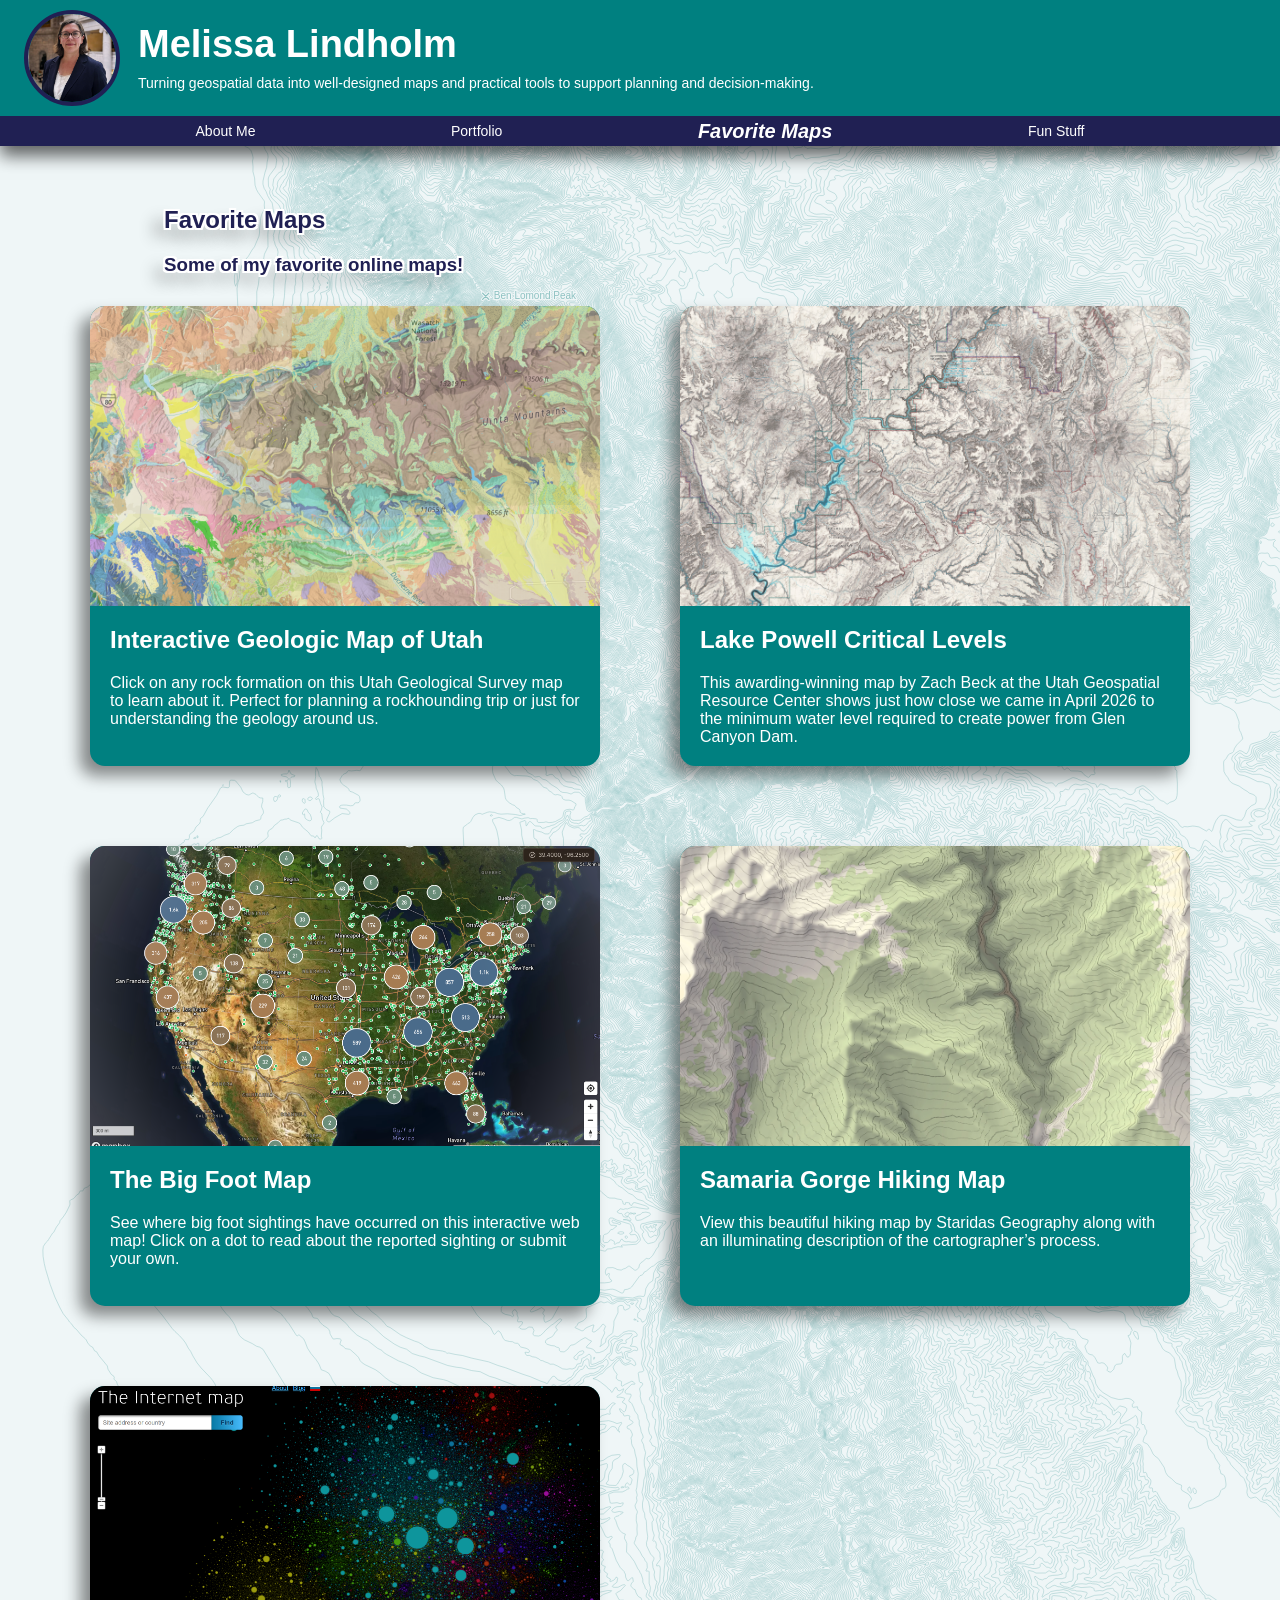
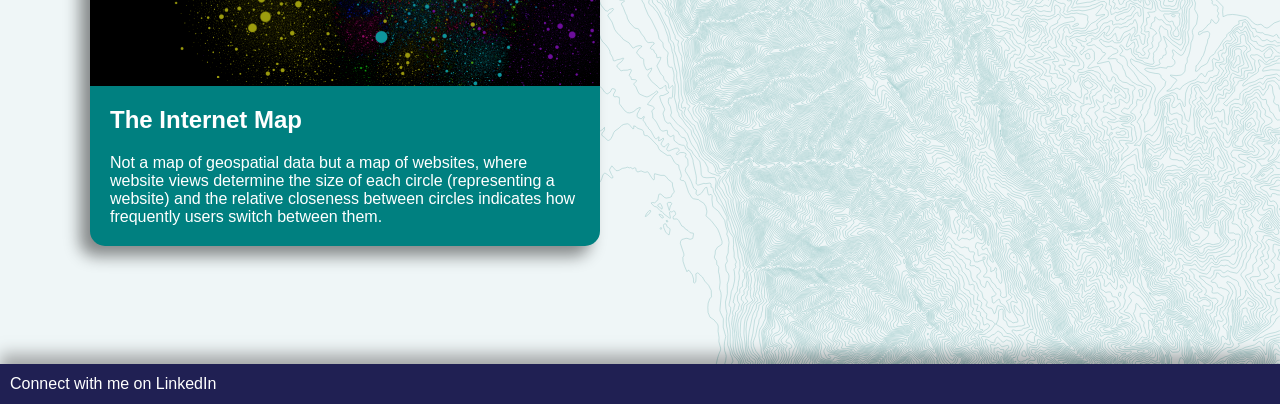
==== commit ad385ed9: "changed style of the selected page in the nav bar" ====
--- a/favoritemaps.html
+++ b/favoritemaps.html
@@ -4,7 +4,7 @@
 <head>
     <meta charset="UTF-8">
     <meta name="viewport" content="width=device-width, initial-scale=1.0">
-    <title>Melissa Lindholm</title>
+    <title>Favorite Maps | Melissa Lindholm</title>
     <link rel="stylesheet" href="styles.css">
     <base target="_blank">
 </head>
@@ -16,7 +16,10 @@
             <img src="Melissa_4.jpg" alt="Melissa Lindholm" width="150" class="my-photo">
             <div class="intro">
                 <h1>Melissa Lindholm</h1>
-                <p>Creating maps and GIS tools that help people understand places and make informed decisions.</p>
+                <p>
+                    Turning geospatial data into well-designed maps and practical tools to support planning and
+                    decision-making.
+                </p>
             </div>
         </div>
         <div>
@@ -24,7 +27,7 @@
                 <ul>
                     <li><a href=index.html target="_self">About Me</a></li>
                     <li><a href=portfolio.html target="_self">Portfolio</a></li>
-                    <li><a href=favoritemaps.html target="_self">Favorite Maps</a></li>
+                    <li><a href=favoritemaps.html target="_self" aria-current="page">Favorite Maps</a></li>
                     <li><a href=funstuff.html target="_self">Fun Stuff</a></li>
                 </ul>
             </nav>
@@ -59,7 +62,7 @@
                 </a>
                 <div class="map-text">
                     <h2>Lake Powell Critical Levels</h2>
-                    <p>This awarding winning map by Zach Beck at the Utah Geospatial Resource Center shows just how
+                    <p>This awarding-winning map by Zach Beck at the Utah Geospatial Resource Center shows just how
                         close we
                         came in April 2026 to the minimum water level required to create power from Glen Canyon Dam.</p>
                 </div>
@@ -100,11 +103,12 @@
                     </p>
                 </div>
             </div>
+        </div>
 
-            <br>
-            <br>
-            <br>
-            <!-- Don't show this, I am just making a note to myself. -->
+        <br>
+        <br>
+        <br>
+        <!-- Don't show this, I am just making a note to myself. -->
 
     </main>
     <footer class="centered">
--- a/styles.css
+++ b/styles.css
@@ -7,7 +7,7 @@
     min-height: 100vh;
     display: flex;
     flex-direction: column;
-    background-color: hsl(#e2eff1);
+    background-color: #e2eff1;
     font-family: 'Trebuchet MS', 'Lucida Sans Unicode', 'Lucida Grande', 'Lucida Sans', Arial, sans-serif;
 }
 
@@ -65,6 +65,12 @@
 
 nav a:hover {
     text-decoration: underline;
+}
+
+nav a[aria-current="page"] {
+    font-weight: bold;
+    font-size: 20px;
+    font-style: italic;
 }
 
 main {
